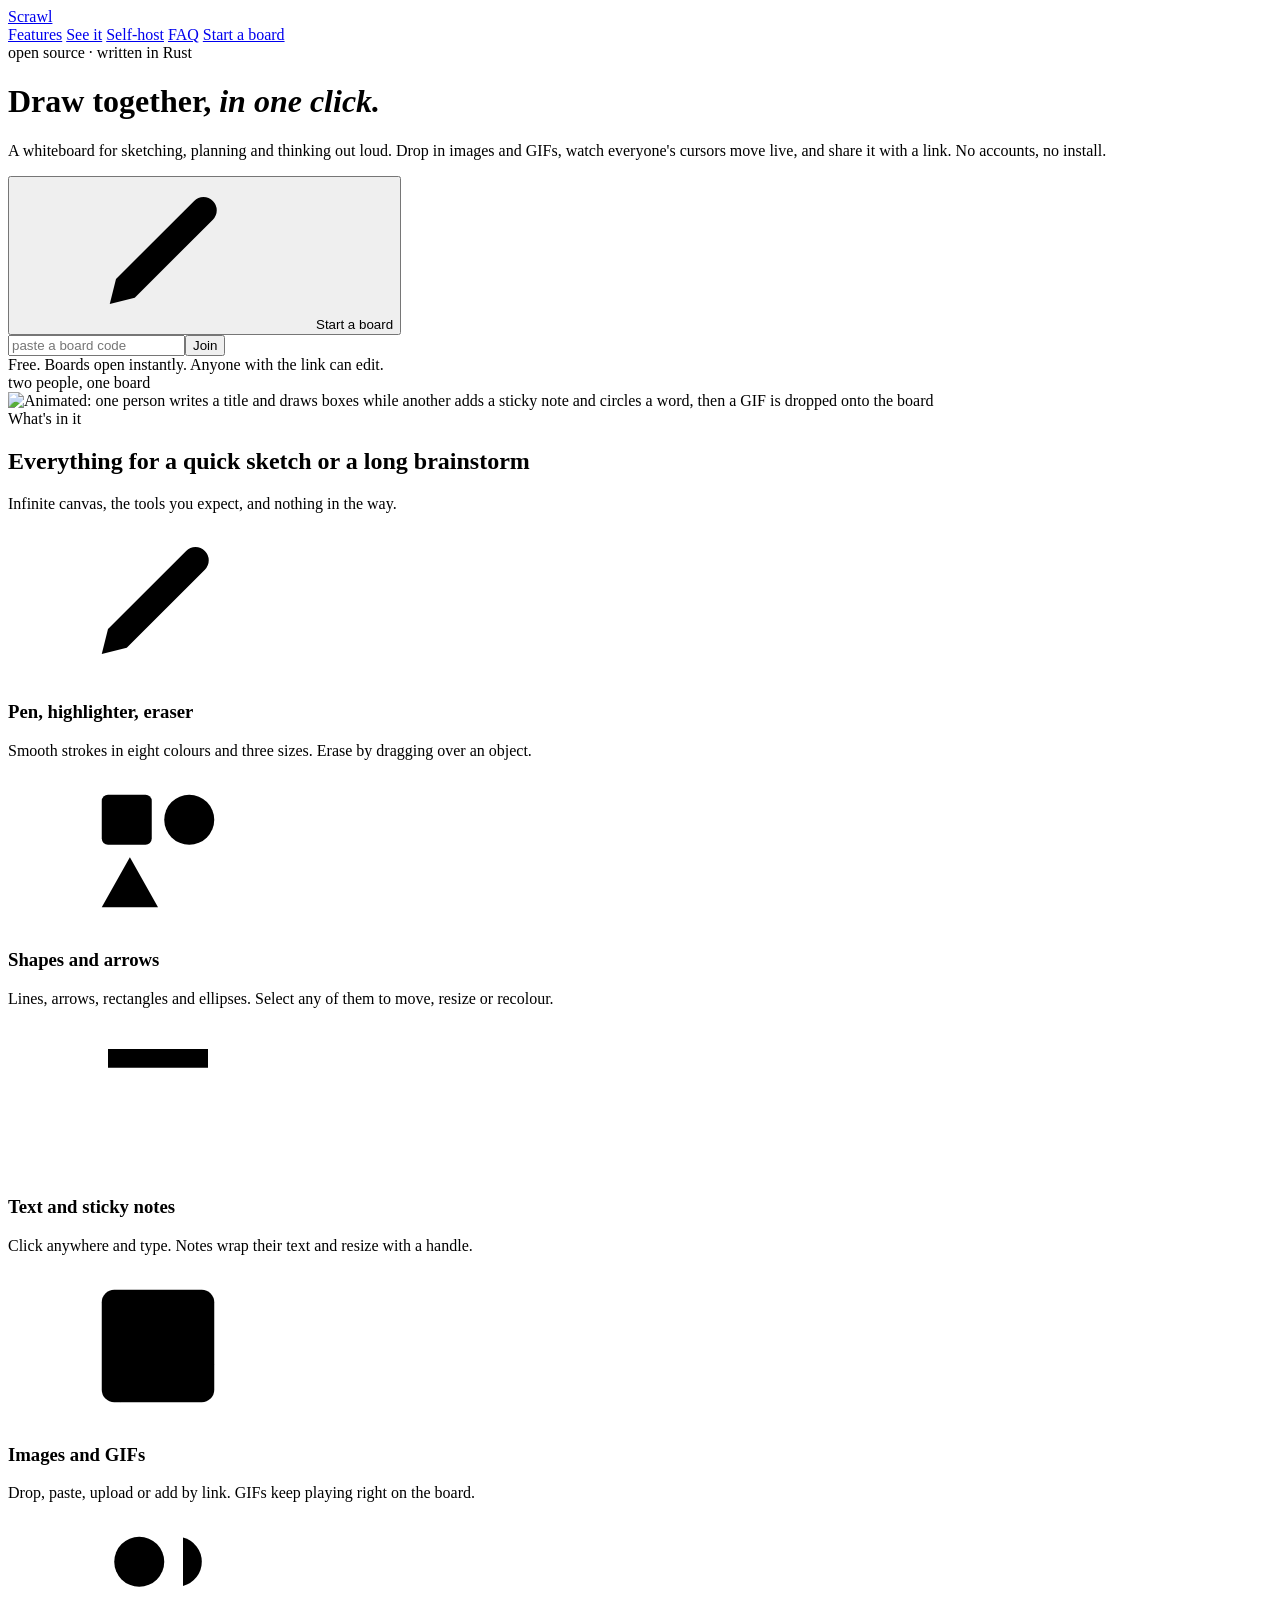
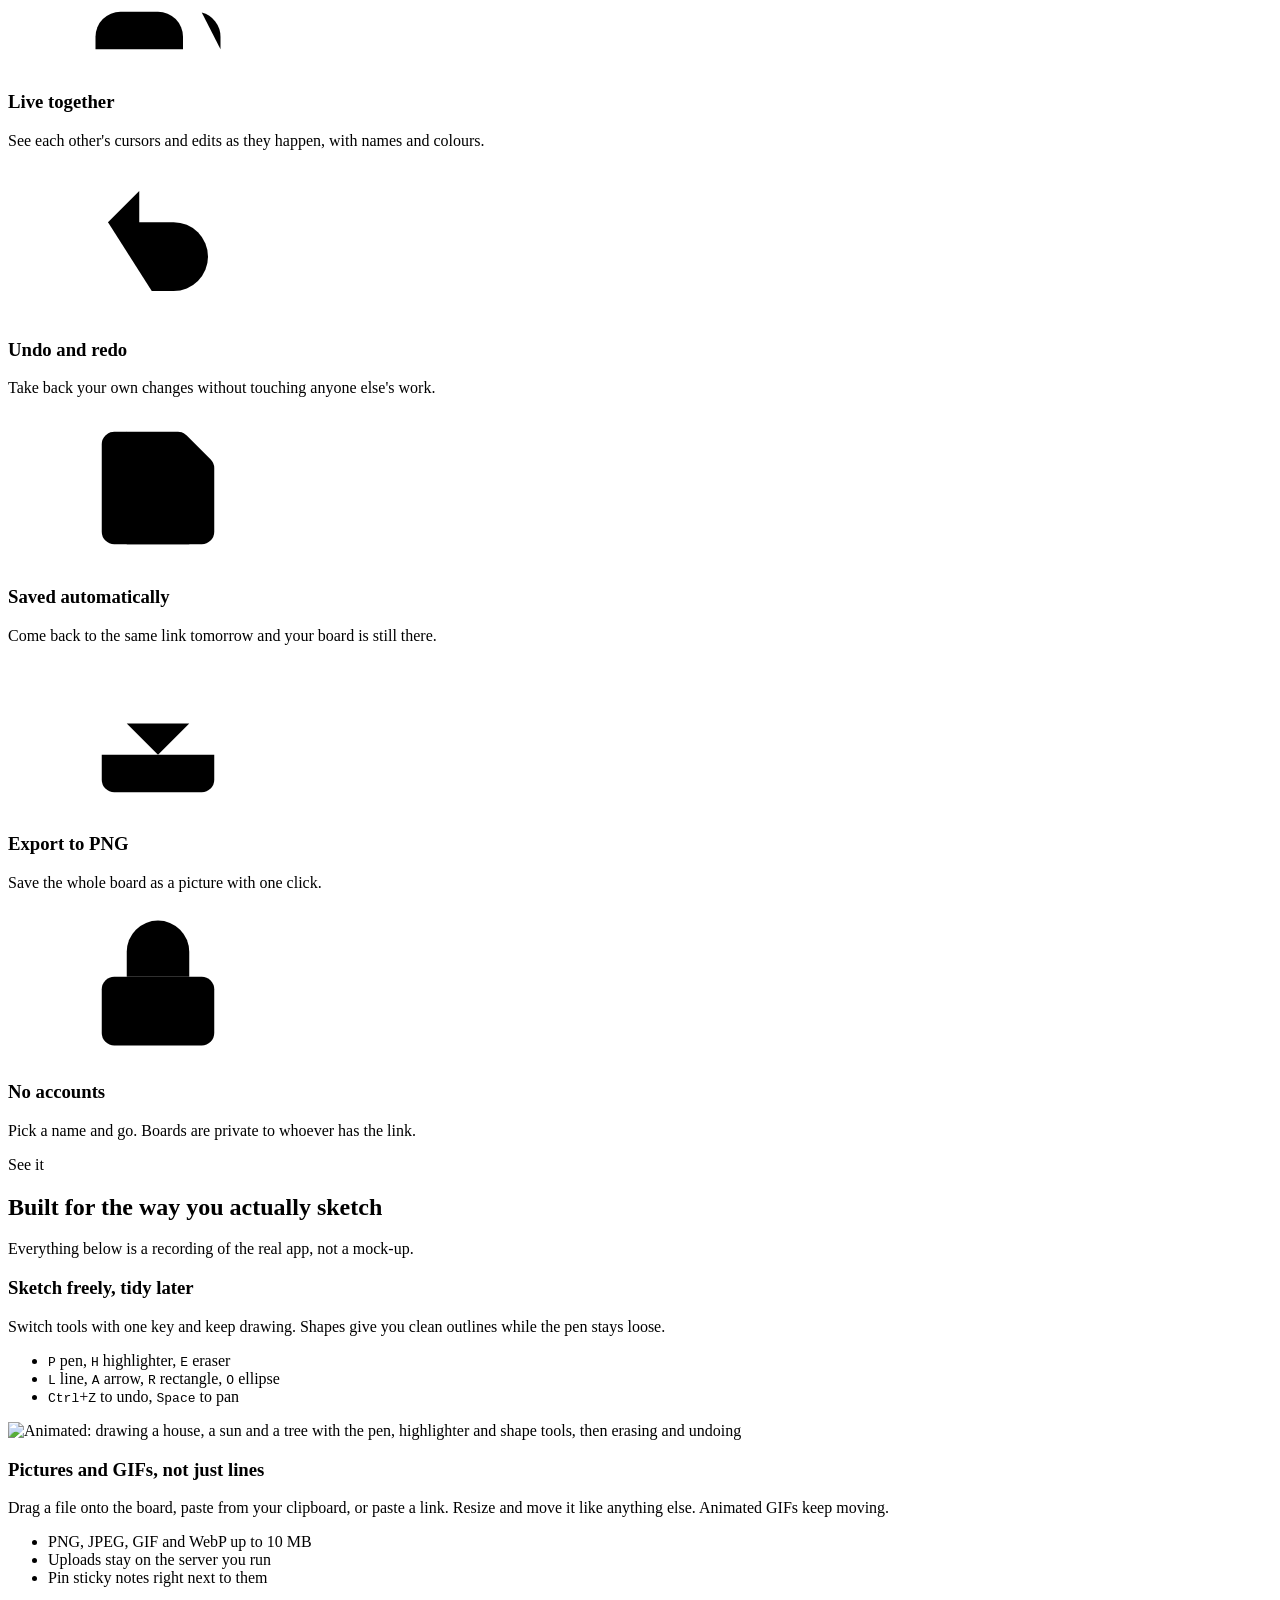
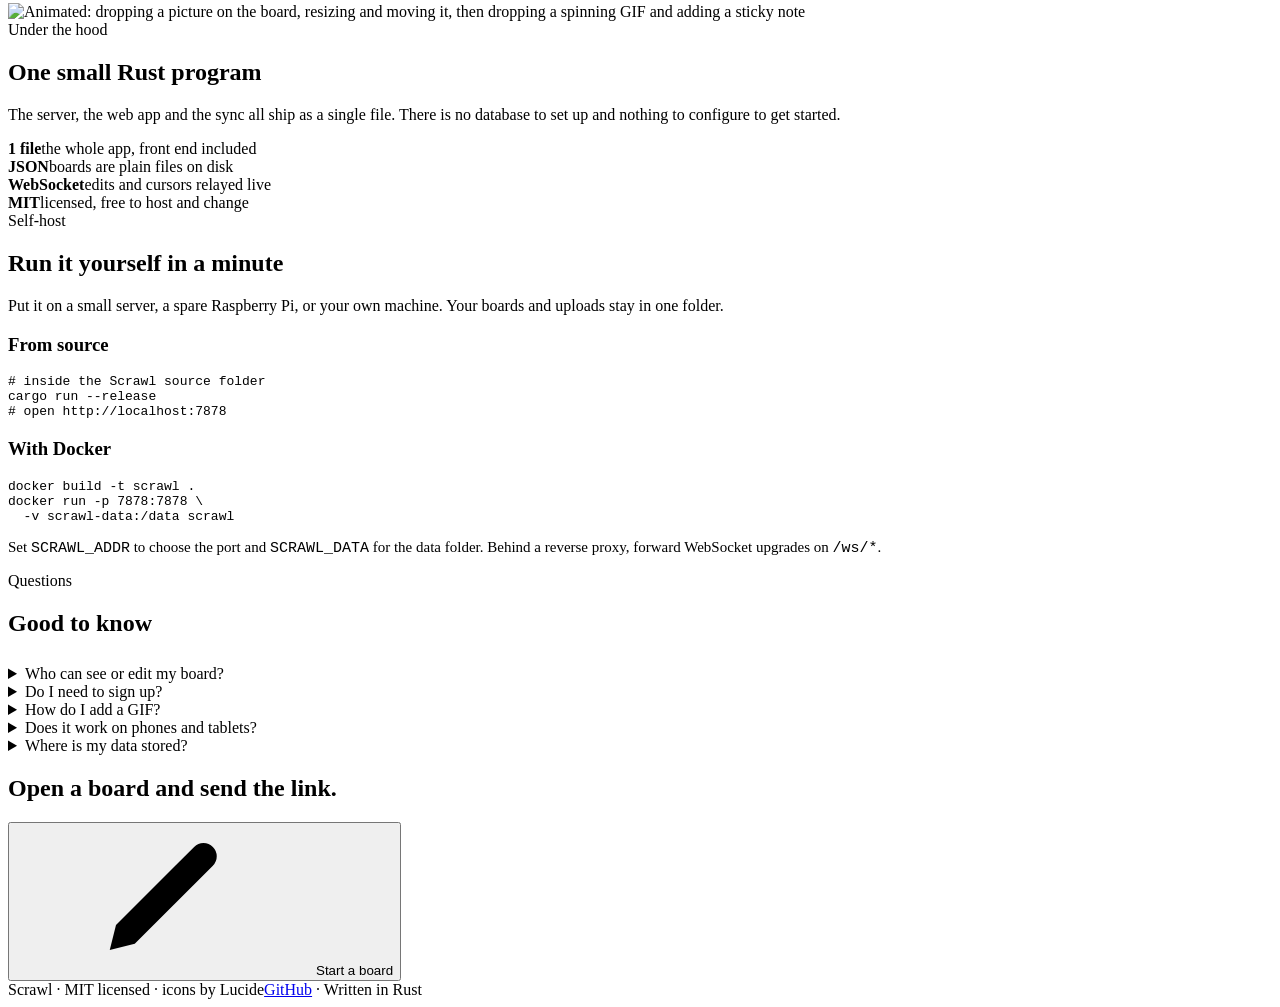
==== site/index.html @ e443ade9 "Static site for Vercel, deploy configs, CI/release, docs, tests Vercel cannot run the WebSocket serv" ====
<!doctype html>
<html lang="en">
<head>
<meta charset="utf-8">
<meta name="viewport" content="width=device-width,initial-scale=1">
<title>Scrawl: a whiteboard you can share in one click</title>
<meta name="description" content="Draw, write, drop in images and GIFs, and see everyone's cursors live. No accounts, no install. Open source, written in Rust.">
<meta name="theme-color" content="#7c5cff">
<meta property="og:type" content="website">
<meta property="og:url" content="https://scrawlboard.vercel.app/">
<meta property="og:site_name" content="Scrawl">
<meta property="og:title" content="Scrawl: a whiteboard you can share in one click">
<meta property="og:description" content="Draw, write and drop in images and GIFs together. No accounts, no install.">
<meta property="og:image" content="https://scrawlboard.vercel.app/img/og.png">
<meta property="og:image:width" content="1200">
<meta property="og:image:height" content="630">
<meta name="twitter:card" content="summary_large_image">
<meta name="twitter:image" content="https://scrawlboard.vercel.app/img/og.png">
<link rel="icon" href="/icon.svg" type="image/svg+xml">
<link rel="apple-touch-icon" href="/icon-192.png">
<link rel="stylesheet" href="/landing.css">
<script src="/config.js"></script>
</head>
<body>
<!-- Icons: Lucide (lucide.dev), ISC license, inlined. -->
<svg width="0" height="0" style="position:absolute" aria-hidden="true">
  <symbol id="i-pen" viewBox="0 0 24 24"><path d="M12 20h9"/><path d="M16.5 3.5a2.1 2.1 0 0 1 3 3L7 19l-4 1 1-4z"/></symbol>
  <symbol id="i-shapes" viewBox="0 0 24 24"><rect x="3" y="3" width="8" height="8" rx="1"/><circle cx="17" cy="7" r="4"/><path d="m3 21 4.5-8L12 21z"/><path d="M14 17h7"/></symbol>
  <symbol id="i-type" viewBox="0 0 24 24"><polyline points="4 7 4 4 20 4 20 7"/><line x1="9" x2="15" y1="20" y2="20"/><line x1="12" x2="12" y1="4" y2="20"/></symbol>
  <symbol id="i-image" viewBox="0 0 24 24"><rect width="18" height="18" x="3" y="3" rx="2"/><circle cx="9" cy="9" r="2"/><path d="m21 15-3.1-3.1a2 2 0 0 0-2.8 0L6 21"/></symbol>
  <symbol id="i-users" viewBox="0 0 24 24"><path d="M16 21v-2a4 4 0 0 0-4-4H6a4 4 0 0 0-4 4v2"/><circle cx="9" cy="7" r="4"/><path d="M22 21v-2a4 4 0 0 0-3-3.87"/><path d="M16 3.13a4 4 0 0 1 0 7.75"/></symbol>
  <symbol id="i-undo" viewBox="0 0 24 24"><path d="M9 14 4 9l5-5"/><path d="M4 9h10.5a5.5 5.5 0 0 1 5.5 5.5 5.5 5.5 0 0 1-5.5 5.5H11"/></symbol>
  <symbol id="i-save" viewBox="0 0 24 24"><path d="M15.2 3a2 2 0 0 1 1.4.6l3.8 3.8a2 2 0 0 1 .6 1.4V19a2 2 0 0 1-2 2H5a2 2 0 0 1-2-2V5a2 2 0 0 1 2-2z"/><path d="M17 21v-7a1 1 0 0 0-1-1H8a1 1 0 0 0-1 1v7"/><path d="M7 3v4a1 1 0 0 0 1 1h7"/></symbol>
  <symbol id="i-download" viewBox="0 0 24 24"><path d="M21 15v4a2 2 0 0 1-2 2H5a2 2 0 0 1-2-2v-4"/><polyline points="7 10 12 15 17 10"/><line x1="12" x2="12" y1="15" y2="3"/></symbol>
  <symbol id="i-lock" viewBox="0 0 24 24"><rect width="18" height="11" x="3" y="11" rx="2"/><path d="M7 11V7a5 5 0 0 1 10 0v4"/></symbol>
  <symbol id="i-arrow" viewBox="0 0 24 24"><path d="M5 12h14"/><path d="m12 5 7 7-7 7"/></symbol>
  <symbol id="i-github" viewBox="0 0 24 24"><path d="M15 22v-4a4.8 4.8 0 0 0-1-3.5c3 0 6-2 6-5.5.08-1.25-.27-2.48-1-3.5.28-1.15.28-2.35 0-3.5 0 0-1 0-3 1.5-2.64-.5-5.36-.5-8 0C6 2 5 2 5 2c-.3 1.15-.3 2.35 0 3.5A5.403 5.403 0 0 0 4 9c0 3.5 3 5.5 6 5.5-.39.49-.68 1.05-.85 1.65-.17.6-.22 1.23-.15 1.85v4"/><path d="M9 18c-4.51 2-5-2-7-2"/></symbol>
</svg>

<header class="top">
  <div class="wrap">
    <a class="brand" href="/"><img src="/icon.svg" alt="">Scrawl</a>
    <nav>
      <a class="opt" href="#features">Features</a>
      <a class="opt" href="#tour">See it</a>
      <a class="opt" href="#host">Self-host</a>
      <a class="opt" href="#faq">FAQ</a>
      <a class="btn primary sm" href="#" id="nav-new">Start a board</a>
    </nav>
  </div>
</header>

<main>
<div class="hero">
  <div class="wrap">
    <span class="pill">open source · written in Rust</span>
    <h1>Draw together, <em>in one click.</em></h1>
    <p class="lead">A whiteboard for sketching, planning and thinking out loud. Drop in images and GIFs, watch everyone's cursors move live, and share it with a link. No accounts, no install.</p>
    <div class="cta">
      <button class="btn primary" id="new"><svg class="i"><use href="#i-pen"/></svg>Start a board</button>
      <form class="join" id="joinf"><input id="code" placeholder="paste a board code" autocomplete="off" maxlength="60" aria-label="Board code"><button class="btn">Join</button></form>
    </div>
    <div class="recent" id="recent"></div>
    <div class="fine">Free. Boards open instantly. Anyone with the link can edit.</div>
    <div class="frame"><div class="bar"><i></i><i></i><i></i><span>two people, one board</span></div>
      <img src="/img/tour.gif" alt="Animated: one person writes a title and draws boxes while another adds a sticky note and circles a word, then a GIF is dropped onto the board" width="1000" height="591"></div>
  </div>
</div>

<section id="features">
  <div class="wrap">
    <span class="eyebrow">What's in it</span>
    <h2>Everything for a quick sketch or a long brainstorm</h2>
    <p class="sec-lead">Infinite canvas, the tools you expect, and nothing in the way.</p>
    <div class="feat">
      <div><svg class="i"><use href="#i-pen"/></svg><h3>Pen, highlighter, eraser</h3><p>Smooth strokes in eight colours and three sizes. Erase by dragging over an object.</p></div>
      <div><svg class="i"><use href="#i-shapes"/></svg><h3>Shapes and arrows</h3><p>Lines, arrows, rectangles and ellipses. Select any of them to move, resize or recolour.</p></div>
      <div><svg class="i"><use href="#i-type"/></svg><h3>Text and sticky notes</h3><p>Click anywhere and type. Notes wrap their text and resize with a handle.</p></div>
      <div><svg class="i"><use href="#i-image"/></svg><h3>Images and GIFs</h3><p>Drop, paste, upload or add by link. GIFs keep playing right on the board.</p></div>
      <div><svg class="i"><use href="#i-users"/></svg><h3>Live together</h3><p>See each other's cursors and edits as they happen, with names and colours.</p></div>
      <div><svg class="i"><use href="#i-undo"/></svg><h3>Undo and redo</h3><p>Take back your own changes without touching anyone else's work.</p></div>
      <div><svg class="i"><use href="#i-save"/></svg><h3>Saved automatically</h3><p>Come back to the same link tomorrow and your board is still there.</p></div>
      <div><svg class="i"><use href="#i-download"/></svg><h3>Export to PNG</h3><p>Save the whole board as a picture with one click.</p></div>
      <div><svg class="i"><use href="#i-lock"/></svg><h3>No accounts</h3><p>Pick a name and go. Boards are private to whoever has the link.</p></div>
    </div>
  </div>
</section>

<section id="tour">
  <div class="wrap">
    <span class="eyebrow">See it</span>
    <h2>Built for the way you actually sketch</h2>
    <p class="sec-lead">Everything below is a recording of the real app, not a mock-up.</p>

    <div class="show">
      <div class="txt">
        <h3>Sketch freely, tidy later</h3>
        <p>Switch tools with one key and keep drawing. Shapes give you clean outlines while the pen stays loose.</p>
        <ul><li><kbd>P</kbd> pen, <kbd>H</kbd> highlighter, <kbd>E</kbd> eraser</li><li><kbd>L</kbd> line, <kbd>A</kbd> arrow, <kbd>R</kbd> rectangle, <kbd>O</kbd> ellipse</li><li><kbd>Ctrl</kbd>+<kbd>Z</kbd> to undo, <kbd>Space</kbd> to pan</li></ul>
      </div>
      <div class="frame"><img loading="lazy" src="/img/sketch.gif" alt="Animated: drawing a house, a sun and a tree with the pen, highlighter and shape tools, then erasing and undoing" width="960" height="570"></div>
    </div>

    <div class="show flip">
      <div class="txt">
        <h3>Pictures and GIFs, not just lines</h3>
        <p>Drag a file onto the board, paste from your clipboard, or paste a link. Resize and move it like anything else. Animated GIFs keep moving.</p>
        <ul><li>PNG, JPEG, GIF and WebP up to 10&nbsp;MB</li><li>Uploads stay on the server you run</li><li>Pin sticky notes right next to them</li></ul>
      </div>
      <div class="frame"><img loading="lazy" src="/img/media.gif" alt="Animated: dropping a picture on the board, resizing and moving it, then dropping a spinning GIF and adding a sticky note" width="960" height="570"></div>
    </div>
  </div>
</section>

<section id="built">
  <div class="wrap">
    <span class="eyebrow">Under the hood</span>
    <h2>One small Rust program</h2>
    <p class="sec-lead">The server, the web app and the sync all ship as a single file. There is no database to set up and nothing to configure to get started.</p>
    <div class="stats">
      <div><b>1 file</b><span>the whole app, front end included</span></div>
      <div><b>JSON</b><span>boards are plain files on disk</span></div>
      <div><b>WebSocket</b><span>edits and cursors relayed live</span></div>
      <div><b>MIT</b><span>licensed, free to host and change</span></div>
    </div>
  </div>
</section>

<section id="host">
  <div class="wrap">
    <span class="eyebrow">Self-host</span>
    <h2>Run it yourself in a minute</h2>
    <p class="sec-lead">Put it on a small server, a spare Raspberry Pi, or your own machine. Your boards and uploads stay in one folder.</p>
    <div class="two">
      <div><h3>From source</h3><pre># inside the Scrawl source folder
cargo run --release
# open http://localhost:7878</pre></div>
      <div><h3>With Docker</h3><pre>docker build -t scrawl .
docker run -p 7878:7878 \
  -v scrawl-data:/data scrawl</pre></div>
    </div>
    <p style="color:var(--dim);font-size:15px">Set <code>SCRAWL_ADDR</code> to choose the port and <code>SCRAWL_DATA</code> for the data folder. Behind a reverse proxy, forward WebSocket upgrades on <code>/ws/*</code>.</p>
  </div>
</section>

<section id="faq">
  <div class="wrap">
    <span class="eyebrow">Questions</span>
    <h2>Good to know</h2>
    <div style="margin-top:28px">
      <details><summary>Who can see or edit my board?</summary><p>Anyone who has the link. The board code in the address is the only access control, so treat the link like an unlisted document. There are no passwords or accounts yet.</p></details>
      <details><summary>Do I need to sign up?</summary><p>No. You pick a display name the first time and that is it.</p></details>
      <details><summary>How do I add a GIF?</summary><p>Drag the file onto the board, paste it, use the image button to upload, or use the globe button to paste a direct link ending in .gif. Search sites like Tenor and Giphy need their own API keys, so they are not built in.</p></details>
      <details><summary>Does it work on phones and tablets?</summary><p>The interface adapts to small screens and uses touch pointers with pinch zoom. It has been written for touch but not yet tested on real devices, so expect rough edges.</p></details>
      <details><summary>Where is my data stored?</summary><p>On the server running Scrawl, as one JSON file per board plus the images that were uploaded. Nothing is sent to third parties.</p></details>
    </div>
  </div>
</section>

<section class="final">
  <div class="wrap">
    <h2>Open a board and send the link.</h2>
    <button class="btn primary" id="new2"><svg class="i"><use href="#i-pen"/></svg>Start a board</button>
  </div>
</section>
</main>

<dialog id="noapp" style="max-width:440px;border:1px solid var(--line);background:var(--bg2);color:var(--fg);border-radius:14px;padding:24px">
  <h3 style="margin:0 0 8px">This site has no board server yet</h3>
  <p style="color:var(--dim);margin:0 0 16px">Boards are live and need the Scrawl server running somewhere. Host your own in a minute, or point this page at one with <code>site/config.js</code>.</p>
  <form method="dialog" class="cta"><a class="btn primary sm" href="#host" onclick="document.getElementById('noapp').close()">Self-host guide</a><button class="btn sm">Close</button></form>
</dialog>
<footer><div class="wrap"><span>Scrawl · MIT licensed · icons by Lucide</span><span><a data-gh href="https://github.com/topluau/scrawl" rel="noopener">GitHub</a> · Written in Rust</span></div></footer>

<script>
const id=()=>Array.from(crypto.getRandomValues(new Uint8Array(6)),b=>'abcdefghjkmnpqrstuvwxyz23456789'[b%31]).join('');
const CFG=window.SCRAWL||{};
const APP=(CFG.app||'').replace(/\/$/,'');
const board=c=>{ if(!APP){ document.getElementById('noapp').showModal(); return } location.href=APP+'/b/'+c };
const go=e=>{e&&e.preventDefault();board(id())};
['new','new2','nav-new'].forEach(i=>document.getElementById(i).onclick=go);
document.getElementById('joinf').onsubmit=e=>{e.preventDefault();let v=document.getElementById('code').value.trim().split('/').pop().replace(/[^A-Za-z0-9_-]/g,'');if(v)board(v)};
try{const r=JSON.parse(localStorage.getItem('scrawl.recent')||'[]'),el=document.getElementById('recent');r.forEach(x=>{const a=document.createElement('a');a.href=(APP||'')+'/b/'+x;a.textContent=x;el.appendChild(a)})}catch(e){}
</script>
</body>
</html>
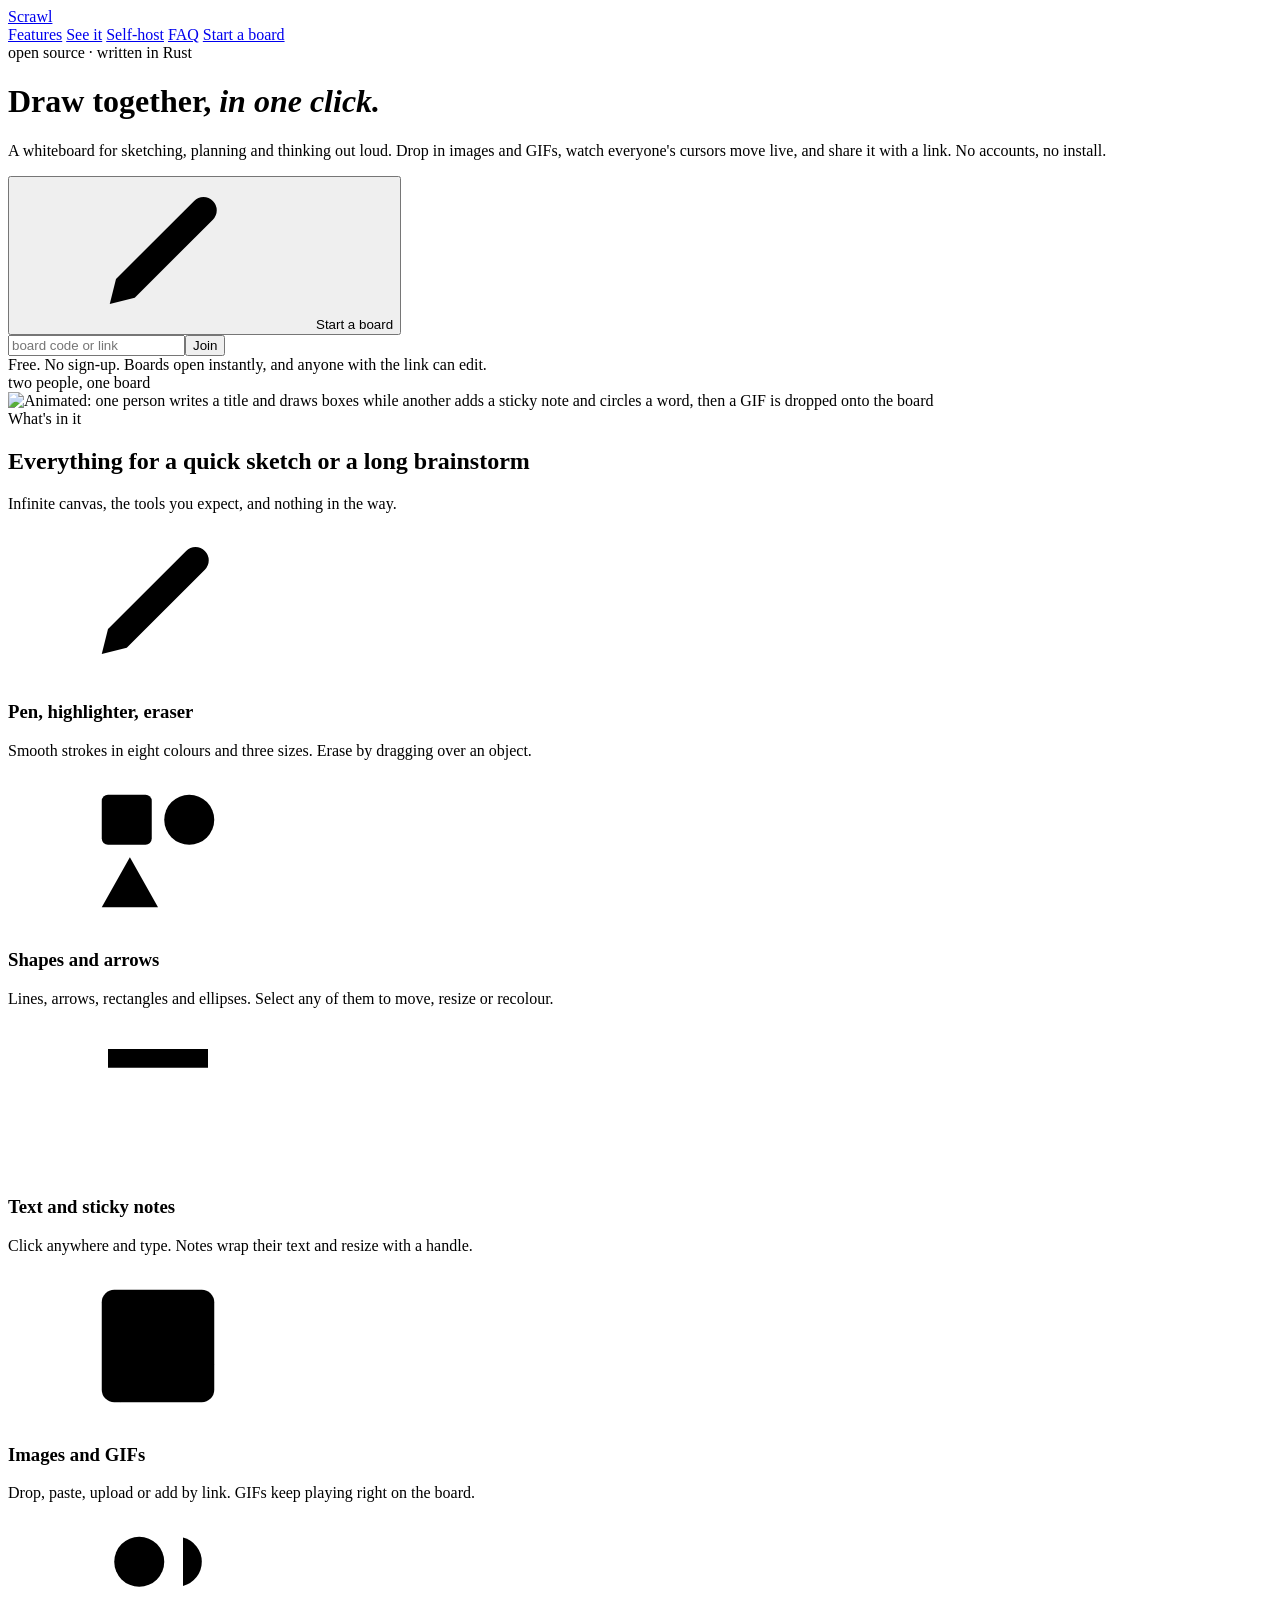
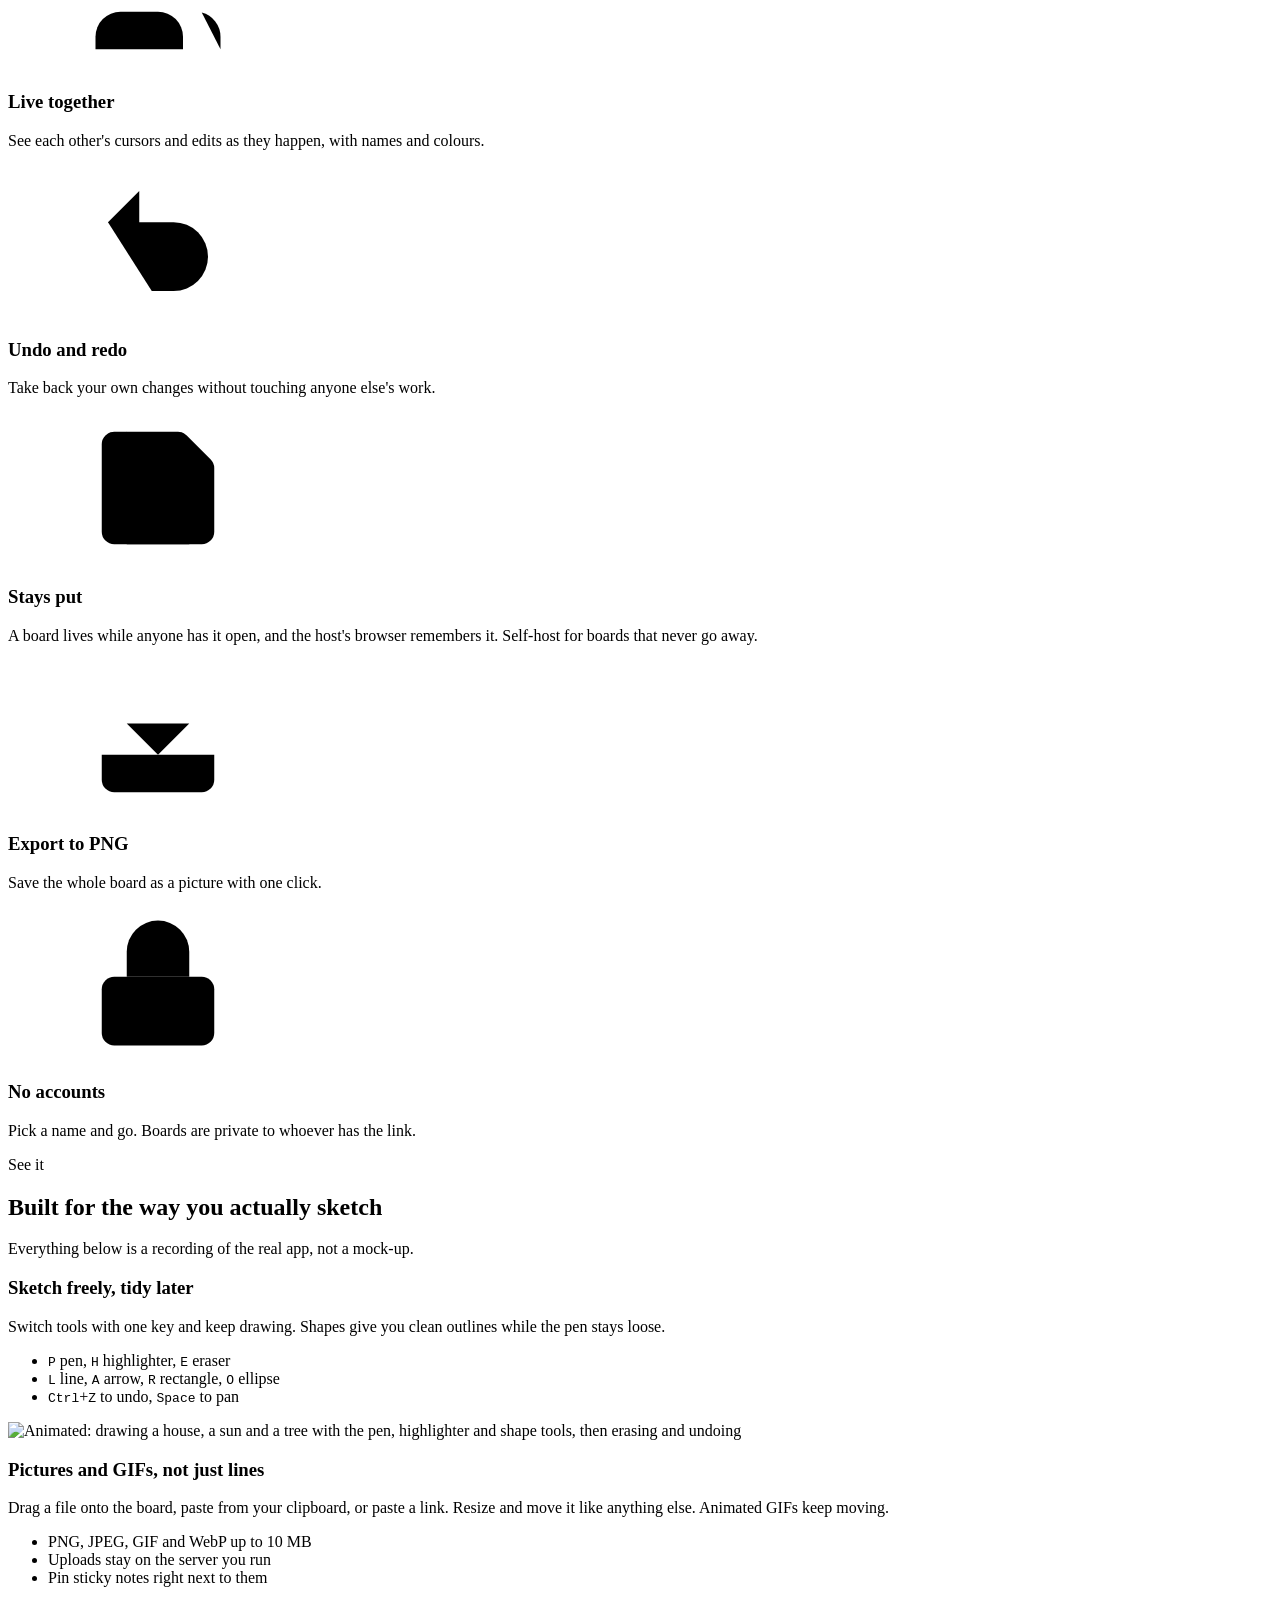
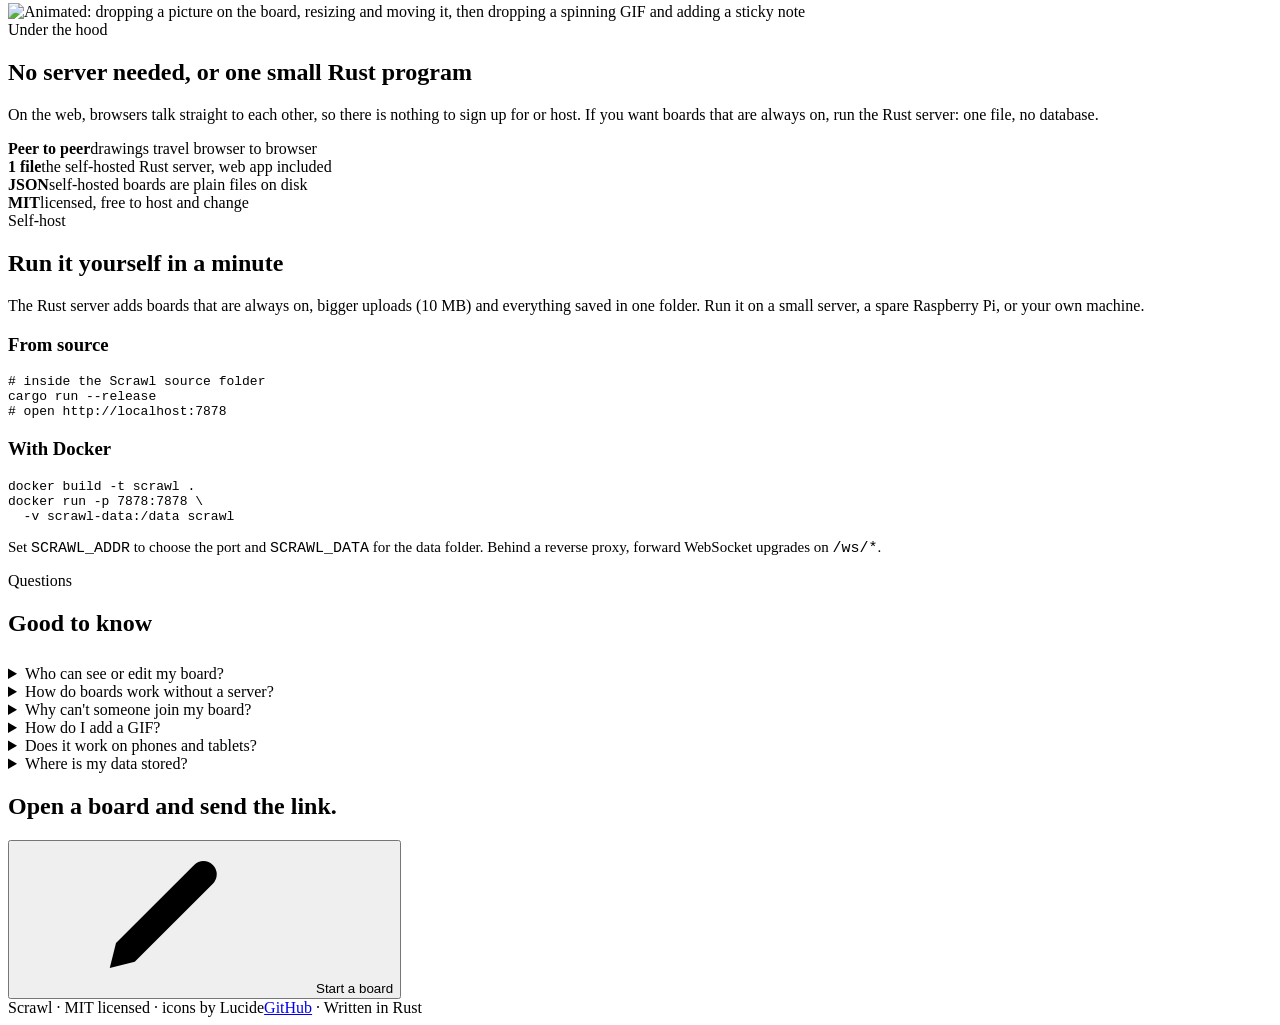
==== commit 87215290: "Peer-to-peer boards on the static site: /CODE joins or hosts a board, no server needed The first bro" ====
--- a/site/index.html
+++ b/site/index.html
@@ -58,10 +58,10 @@
     <p class="lead">A whiteboard for sketching, planning and thinking out loud. Drop in images and GIFs, watch everyone's cursors move live, and share it with a link. No accounts, no install.</p>
     <div class="cta">
       <button class="btn primary" id="new"><svg class="i"><use href="#i-pen"/></svg>Start a board</button>
-      <form class="join" id="joinf"><input id="code" placeholder="paste a board code" autocomplete="off" maxlength="60" aria-label="Board code"><button class="btn">Join</button></form>
+      <form class="join" id="joinf"><input id="code" placeholder="board code or link" autocomplete="off" maxlength="60" aria-label="Board code"><button class="btn">Join</button></form>
     </div>
     <div class="recent" id="recent"></div>
-    <div class="fine">Free. Boards open instantly. Anyone with the link can edit.</div>
+    <div class="fine">Free. No sign-up. Boards open instantly, and anyone with the link can edit.</div>
     <div class="frame"><div class="bar"><i></i><i></i><i></i><span>two people, one board</span></div>
       <img src="/img/tour.gif" alt="Animated: one person writes a title and draws boxes while another adds a sticky note and circles a word, then a GIF is dropped onto the board" width="1000" height="591"></div>
   </div>
@@ -79,7 +79,7 @@
       <div><svg class="i"><use href="#i-image"/></svg><h3>Images and GIFs</h3><p>Drop, paste, upload or add by link. GIFs keep playing right on the board.</p></div>
       <div><svg class="i"><use href="#i-users"/></svg><h3>Live together</h3><p>See each other's cursors and edits as they happen, with names and colours.</p></div>
       <div><svg class="i"><use href="#i-undo"/></svg><h3>Undo and redo</h3><p>Take back your own changes without touching anyone else's work.</p></div>
-      <div><svg class="i"><use href="#i-save"/></svg><h3>Saved automatically</h3><p>Come back to the same link tomorrow and your board is still there.</p></div>
+      <div><svg class="i"><use href="#i-save"/></svg><h3>Stays put</h3><p>A board lives while anyone has it open, and the host's browser remembers it. Self-host for boards that never go away.</p></div>
       <div><svg class="i"><use href="#i-download"/></svg><h3>Export to PNG</h3><p>Save the whole board as a picture with one click.</p></div>
       <div><svg class="i"><use href="#i-lock"/></svg><h3>No accounts</h3><p>Pick a name and go. Boards are private to whoever has the link.</p></div>
     </div>
@@ -115,12 +115,12 @@
 <section id="built">
   <div class="wrap">
     <span class="eyebrow">Under the hood</span>
-    <h2>One small Rust program</h2>
-    <p class="sec-lead">The server, the web app and the sync all ship as a single file. There is no database to set up and nothing to configure to get started.</p>
+    <h2>No server needed, or one small Rust program</h2>
+    <p class="sec-lead">On the web, browsers talk straight to each other, so there is nothing to sign up for or host. If you want boards that are always on, run the Rust server: one file, no database.</p>
     <div class="stats">
-      <div><b>1 file</b><span>the whole app, front end included</span></div>
-      <div><b>JSON</b><span>boards are plain files on disk</span></div>
-      <div><b>WebSocket</b><span>edits and cursors relayed live</span></div>
+      <div><b>Peer to peer</b><span>drawings travel browser to browser</span></div>
+      <div><b>1 file</b><span>the self-hosted Rust server, web app included</span></div>
+      <div><b>JSON</b><span>self-hosted boards are plain files on disk</span></div>
       <div><b>MIT</b><span>licensed, free to host and change</span></div>
     </div>
   </div>
@@ -130,7 +130,7 @@
   <div class="wrap">
     <span class="eyebrow">Self-host</span>
     <h2>Run it yourself in a minute</h2>
-    <p class="sec-lead">Put it on a small server, a spare Raspberry Pi, or your own machine. Your boards and uploads stay in one folder.</p>
+    <p class="sec-lead">The Rust server adds boards that are always on, bigger uploads (10 MB) and everything saved in one folder. Run it on a small server, a spare Raspberry Pi, or your own machine.</p>
     <div class="two">
       <div><h3>From source</h3><pre># inside the Scrawl source folder
 cargo run --release
@@ -149,10 +149,11 @@
     <h2>Good to know</h2>
     <div style="margin-top:28px">
       <details><summary>Who can see or edit my board?</summary><p>Anyone who has the link. The board code in the address is the only access control, so treat the link like an unlisted document. There are no passwords or accounts yet.</p></details>
-      <details><summary>Do I need to sign up?</summary><p>No. You pick a display name the first time and that is it.</p></details>
-      <details><summary>How do I add a GIF?</summary><p>Drag the file onto the board, paste it, use the image button to upload, or use the globe button to paste a direct link ending in .gif. Search sites like Tenor and Giphy need their own API keys, so they are not built in.</p></details>
+      <details><summary>How do boards work without a server?</summary><p>The first person to open a code becomes the host and their browser keeps the board. Everyone else connects to them directly (WebRTC). If the host leaves, someone still on the board takes over with their copy, so nothing is lost while at least one person stays. When everyone has left, the host's browser remembers the board and brings it back the next time they open that code. A free public matchmaking server only introduces browsers to each other; drawings never pass through it.</p></details>
+      <details><summary>Why can't someone join my board?</summary><p>A few strict networks (some company or school Wi-Fi) block direct browser connections, and no relay is built in. Try another network, or self-host the Rust server, which works through any firewall.</p></details>
+      <details><summary>How do I add a GIF?</summary><p>Drag the file onto the board, paste it, use the image button, or use the globe button to paste a direct link ending in .gif. Files on shared web boards can be up to about 2 MB (the self-hosted server allows 10 MB). Search sites like Tenor and Giphy need their own API keys, so they are not built in.</p></details>
       <details><summary>Does it work on phones and tablets?</summary><p>The interface adapts to small screens and uses touch pointers with pinch zoom. It has been written for touch but not yet tested on real devices, so expect rough edges.</p></details>
-      <details><summary>Where is my data stored?</summary><p>On the server running Scrawl, as one JSON file per board plus the images that were uploaded. Nothing is sent to third parties.</p></details>
+      <details><summary>Where is my data stored?</summary><p>On web boards, in the browsers of the people who have the board open (the host's browser keeps a copy). Nothing is stored on a server. With the self-hosted server, boards are JSON files and uploads are files in its data folder.</p></details>
     </div>
   </div>
 </section>
@@ -165,22 +166,18 @@
 </section>
 </main>
 
-<dialog id="noapp" style="max-width:440px;border:1px solid var(--line);background:var(--bg2);color:var(--fg);border-radius:14px;padding:24px">
-  <h3 style="margin:0 0 8px">This site has no board server yet</h3>
-  <p style="color:var(--dim);margin:0 0 16px">Boards are live and need the Scrawl server running somewhere. Host your own in a minute, or point this page at one with <code>site/config.js</code>.</p>
-  <form method="dialog" class="cta"><a class="btn primary sm" href="#host" onclick="document.getElementById('noapp').close()">Self-host guide</a><button class="btn sm">Close</button></form>
-</dialog>
-<footer><div class="wrap"><span>Scrawl · MIT licensed · icons by Lucide</span><span><a data-gh href="https://github.com/topluau/scrawl" rel="noopener">GitHub</a> · Written in Rust</span></div></footer>
+<footer><div class="wrap"><span>Scrawl · MIT licensed · icons by Lucide</span><span><a data-gh href="https://github.com/TopLuau/scrawl" rel="noopener">GitHub</a> · Written in Rust</span></div></footer>
 
 <script>
-const id=()=>Array.from(crypto.getRandomValues(new Uint8Array(6)),b=>'abcdefghjkmnpqrstuvwxyz23456789'[b%31]).join('');
+const ALPHA='ABCDEFGHJKMNPQRSTUVWXYZ23456789';
+const id=()=>Array.from(crypto.getRandomValues(new Uint8Array(6)),b=>ALPHA[b%ALPHA.length]).join('');
 const CFG=window.SCRAWL||{};
 const APP=(CFG.app||'').replace(/\/$/,'');
-const board=c=>{ if(!APP){ document.getElementById('noapp').showModal(); return } location.href=APP+'/b/'+c };
+const board=c=>{location.href=APP+'/'+c};
 const go=e=>{e&&e.preventDefault();board(id())};
 ['new','new2','nav-new'].forEach(i=>document.getElementById(i).onclick=go);
-document.getElementById('joinf').onsubmit=e=>{e.preventDefault();let v=document.getElementById('code').value.trim().split('/').pop().replace(/[^A-Za-z0-9_-]/g,'');if(v)board(v)};
-try{const r=JSON.parse(localStorage.getItem('scrawl.recent')||'[]'),el=document.getElementById('recent');r.forEach(x=>{const a=document.createElement('a');a.href=(APP||'')+'/b/'+x;a.textContent=x;el.appendChild(a)})}catch(e){}
+document.getElementById('joinf').onsubmit=e=>{e.preventDefault();let v=document.getElementById('code').value.trim().split('/').pop().replace(/[^A-Za-z0-9_-]/g,'');if(v)board(v.toUpperCase())};
+try{const r=JSON.parse(localStorage.getItem('scrawl.recent')||'[]'),el=document.getElementById('recent');r.forEach(x=>{const a=document.createElement('a');a.href=APP+'/'+x;a.textContent=x.toUpperCase();el.appendChild(a)})}catch(e){}
 </script>
 </body>
 </html>
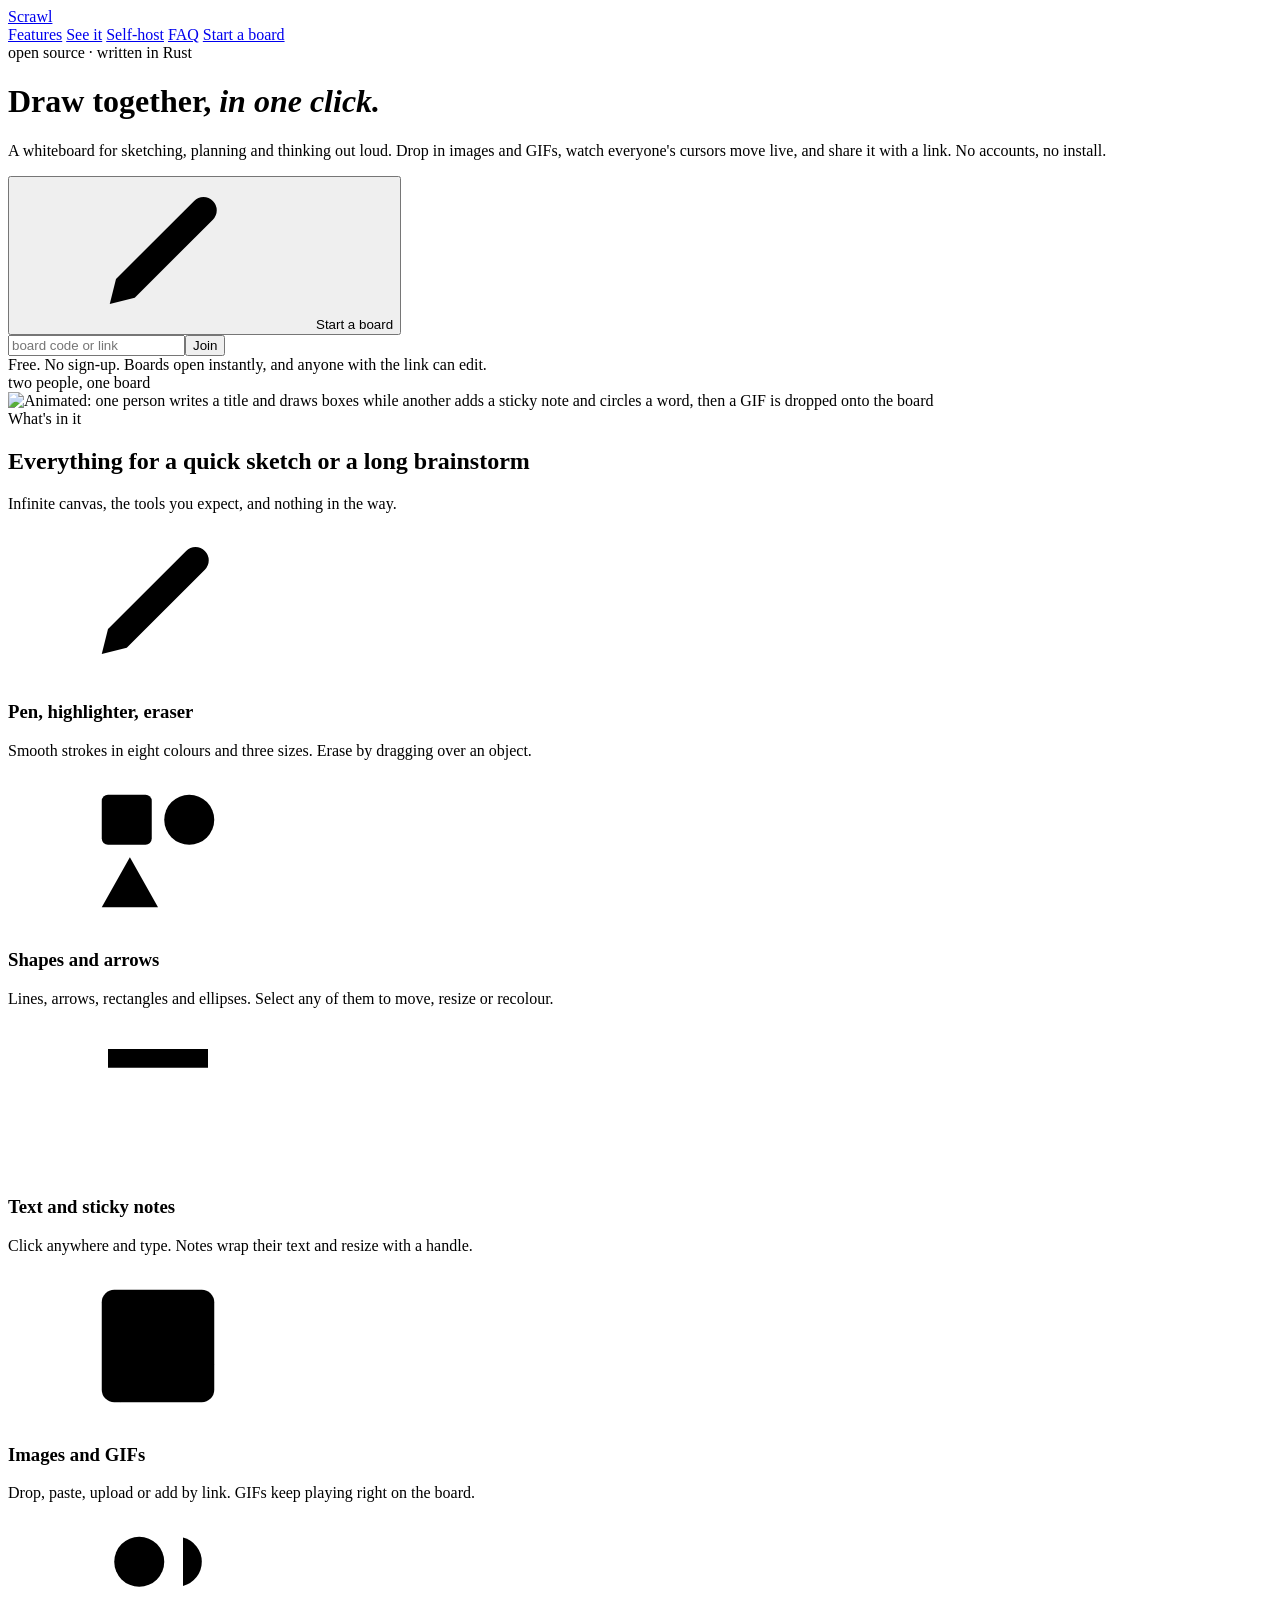
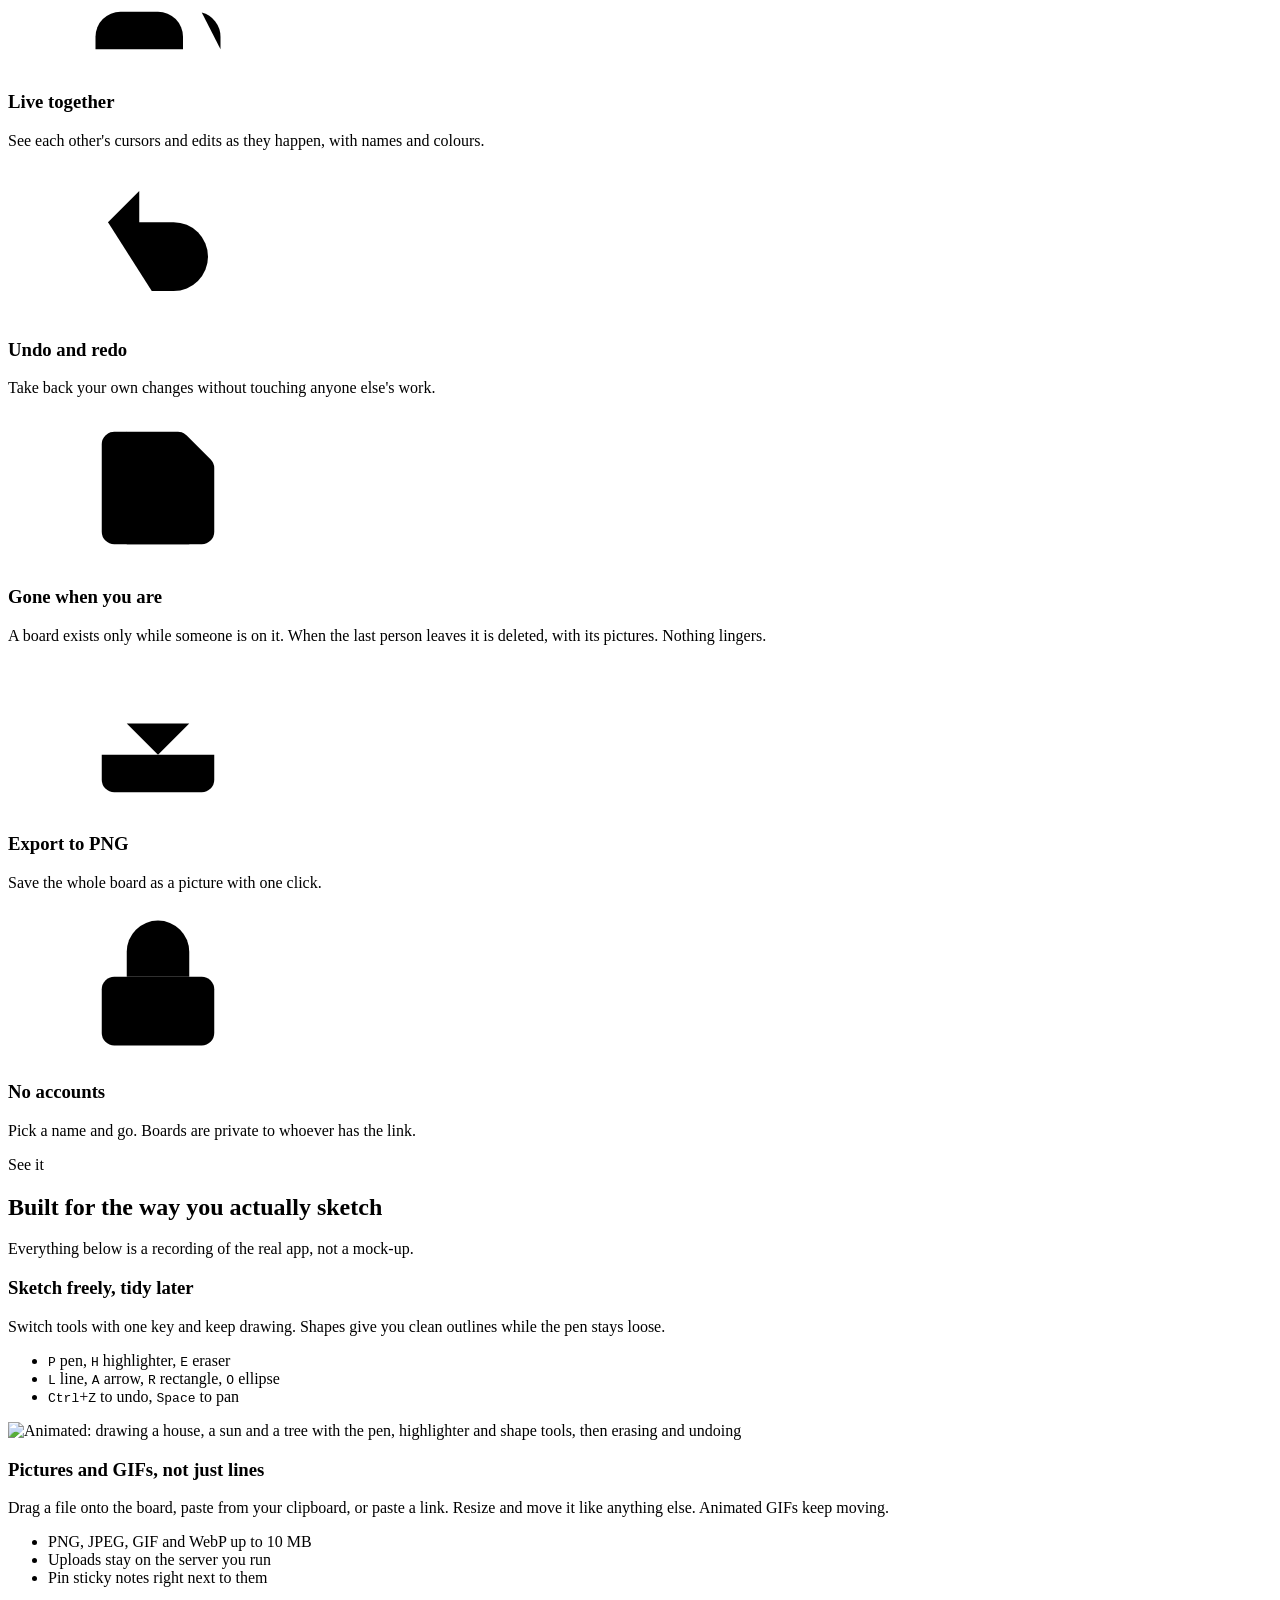
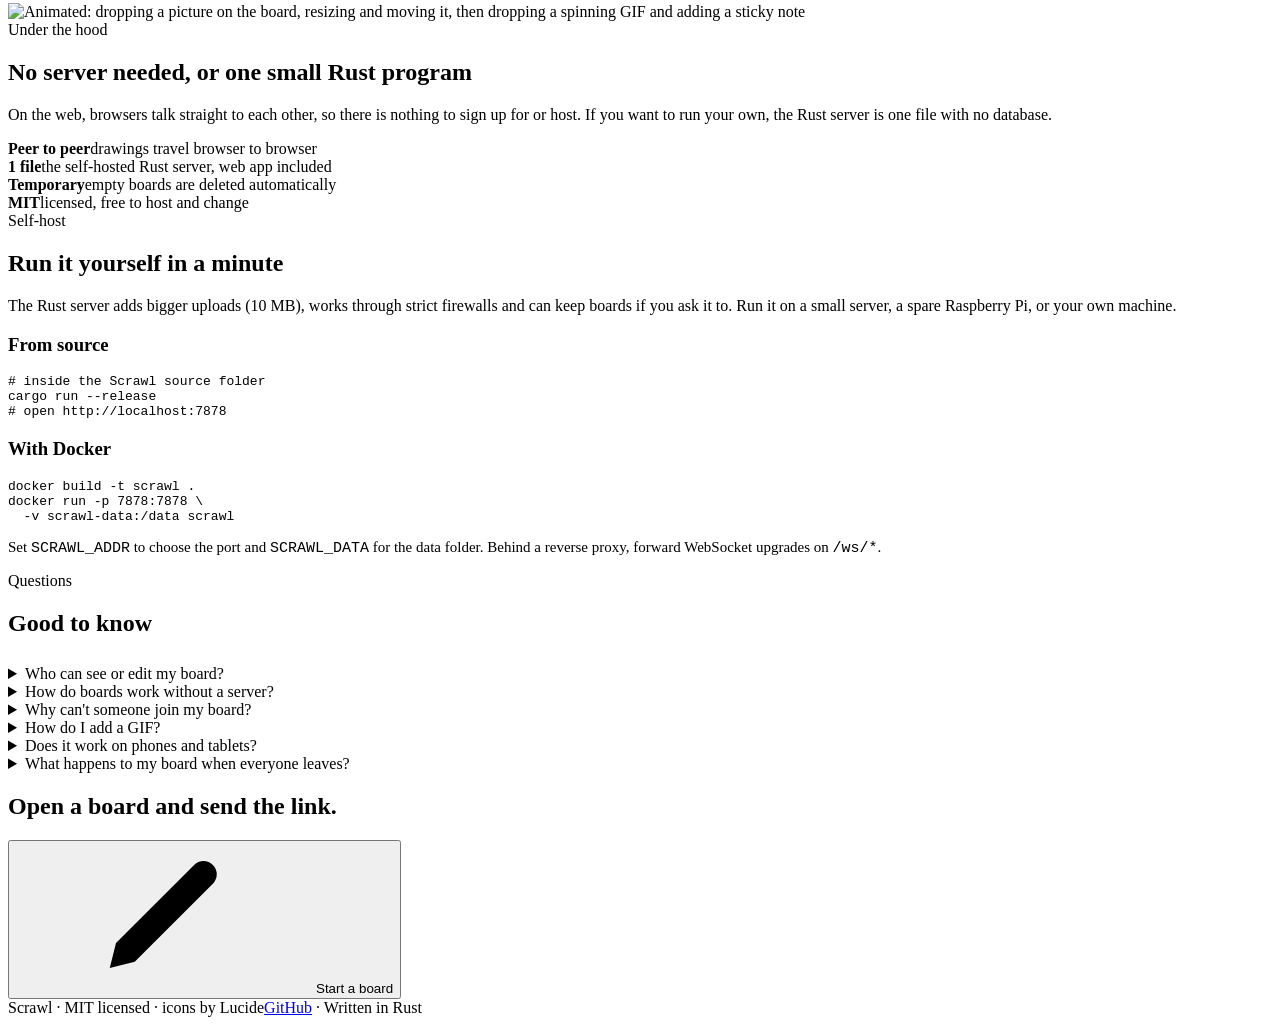
==== commit 27258f44: "Boards disappear when the last person leaves (server: after a 1 min grace, with their uploads; peer-" ====
--- a/site/index.html
+++ b/site/index.html
@@ -79,7 +79,7 @@
       <div><svg class="i"><use href="#i-image"/></svg><h3>Images and GIFs</h3><p>Drop, paste, upload or add by link. GIFs keep playing right on the board.</p></div>
       <div><svg class="i"><use href="#i-users"/></svg><h3>Live together</h3><p>See each other's cursors and edits as they happen, with names and colours.</p></div>
       <div><svg class="i"><use href="#i-undo"/></svg><h3>Undo and redo</h3><p>Take back your own changes without touching anyone else's work.</p></div>
-      <div><svg class="i"><use href="#i-save"/></svg><h3>Stays put</h3><p>A board lives while anyone has it open, and the host's browser remembers it. Self-host for boards that never go away.</p></div>
+      <div><svg class="i"><use href="#i-save"/></svg><h3>Gone when you are</h3><p>A board exists only while someone is on it. When the last person leaves it is deleted, with its pictures. Nothing lingers.</p></div>
       <div><svg class="i"><use href="#i-download"/></svg><h3>Export to PNG</h3><p>Save the whole board as a picture with one click.</p></div>
       <div><svg class="i"><use href="#i-lock"/></svg><h3>No accounts</h3><p>Pick a name and go. Boards are private to whoever has the link.</p></div>
     </div>
@@ -116,11 +116,11 @@
   <div class="wrap">
     <span class="eyebrow">Under the hood</span>
     <h2>No server needed, or one small Rust program</h2>
-    <p class="sec-lead">On the web, browsers talk straight to each other, so there is nothing to sign up for or host. If you want boards that are always on, run the Rust server: one file, no database.</p>
+    <p class="sec-lead">On the web, browsers talk straight to each other, so there is nothing to sign up for or host. If you want to run your own, the Rust server is one file with no database.</p>
     <div class="stats">
       <div><b>Peer to peer</b><span>drawings travel browser to browser</span></div>
       <div><b>1 file</b><span>the self-hosted Rust server, web app included</span></div>
-      <div><b>JSON</b><span>self-hosted boards are plain files on disk</span></div>
+      <div><b>Temporary</b><span>empty boards are deleted automatically</span></div>
       <div><b>MIT</b><span>licensed, free to host and change</span></div>
     </div>
   </div>
@@ -130,7 +130,7 @@
   <div class="wrap">
     <span class="eyebrow">Self-host</span>
     <h2>Run it yourself in a minute</h2>
-    <p class="sec-lead">The Rust server adds boards that are always on, bigger uploads (10 MB) and everything saved in one folder. Run it on a small server, a spare Raspberry Pi, or your own machine.</p>
+    <p class="sec-lead">The Rust server adds bigger uploads (10 MB), works through strict firewalls and can keep boards if you ask it to. Run it on a small server, a spare Raspberry Pi, or your own machine.</p>
     <div class="two">
       <div><h3>From source</h3><pre># inside the Scrawl source folder
 cargo run --release
@@ -149,11 +149,11 @@
     <h2>Good to know</h2>
     <div style="margin-top:28px">
       <details><summary>Who can see or edit my board?</summary><p>Anyone who has the link. The board code in the address is the only access control, so treat the link like an unlisted document. There are no passwords or accounts yet.</p></details>
-      <details><summary>How do boards work without a server?</summary><p>The first person to open a code becomes the host and their browser keeps the board. Everyone else connects to them directly (WebRTC). If the host leaves, someone still on the board takes over with their copy, so nothing is lost while at least one person stays. When everyone has left, the host's browser remembers the board and brings it back the next time they open that code. A free public matchmaking server only introduces browsers to each other; drawings never pass through it.</p></details>
+      <details><summary>How do boards work without a server?</summary><p>The first person to open a code becomes the host and their browser keeps the board. Everyone else connects to them directly (WebRTC). If the host leaves, someone still on the board takes over with their copy, so nothing is lost while at least one person stays. When the last person leaves, the board is gone. A free public matchmaking server only introduces browsers to each other; drawings never pass through it.</p></details>
       <details><summary>Why can't someone join my board?</summary><p>A few strict networks (some company or school Wi-Fi) block direct browser connections, and no relay is built in. Try another network, or self-host the Rust server, which works through any firewall.</p></details>
       <details><summary>How do I add a GIF?</summary><p>Drag the file onto the board, paste it, use the image button, or use the globe button to paste a direct link ending in .gif. Files on shared web boards can be up to about 2 MB (the self-hosted server allows 10 MB). Search sites like Tenor and Giphy need their own API keys, so they are not built in.</p></details>
       <details><summary>Does it work on phones and tablets?</summary><p>The interface adapts to small screens and uses touch pointers with pinch zoom. It has been written for touch but not yet tested on real devices, so expect rough edges.</p></details>
-      <details><summary>Where is my data stored?</summary><p>On web boards, in the browsers of the people who have the board open (the host's browser keeps a copy). Nothing is stored on a server. With the self-hosted server, boards are JSON files and uploads are files in its data folder.</p></details>
+      <details><summary>What happens to my board when everyone leaves?</summary><p>It is deleted. On web boards it only ever existed in the browsers of the people on it. On a self-hosted server an empty board is removed after a minute, together with the pictures uploaded to it (set <code>SCRAWL_KEEP=1</code> to keep boards on disk instead). Use Export to save a picture of a board first.</p></details>
     </div>
   </div>
 </section>
